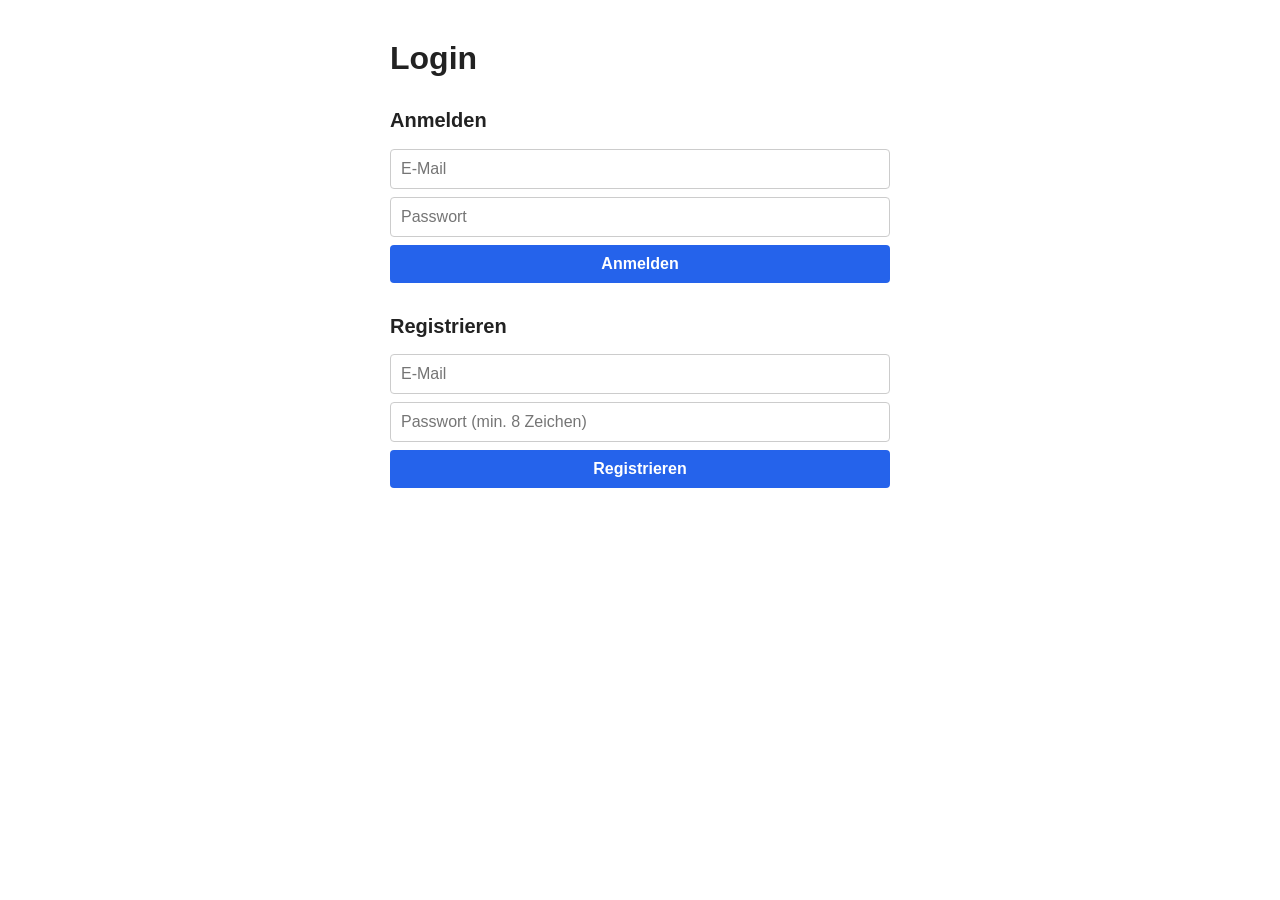
==== templates/index.html @ cf487864 "Implement 2FA email verification and session route protection" ====
<!doctype html>
<html lang="de">
<head>
  <meta charset="utf-8">
  <meta name="viewport" content="width=device-width, initial-scale=1">
  <title>Login</title>
  <link rel="stylesheet" href="/static/style.css">
</head>
<body>
  <main>
    <h1>Login</h1>

    <div id="auth-forms">
      <h2>Anmelden</h2>
      <form id="login" novalidate>
        <input name="email" type="email" placeholder="E-Mail" required>
        <input name="password" type="password" placeholder="Passwort" required>
        <button type="submit">Anmelden</button>
      </form>

      <h2>Registrieren</h2>
      <form id="register" novalidate>
        <input name="email" type="email" placeholder="E-Mail" required>
        <input name="password" type="password" placeholder="Passwort (min. 8 Zeichen)" required>
        <button type="submit">Registrieren</button>
      </form>
    </div>

    <div id="two-factor-section" style="display: none;">
      <h2>Zwei-Faktor-Bestätigung</h2>
      <p id="two-factor-info">Bitte gib den 6-stelligen Code ein, den wir dir per E-Mail gesendet haben.</p>
      <form id="two-factor-form" novalidate>
        <input name="code" type="text" maxlength="6" pattern="[0-9]{6}" placeholder="6-stelliger Code" autocomplete="one-time-code" required>
        <button type="submit">Code bestätigen</button>
        <button type="button" id="cancel-2fa" class="secondary">Zurück zum Login</button>
      </form>
    </div>

    <p id="status" role="alert"></p>
  </main>
  <script src="/static/app.js"></script>
</body>
</html>
---- static/style.css ----
body { max-width: 500px; margin: 40px auto; padding: 0 20px; font: 16px Arial, sans-serif; color: #222; }
h1 { margin-bottom: 8px; }
h2 { margin-top: 32px; font-size: 20px; }
form { display: grid; gap: 8px; margin-bottom: 20px; }
input, button { padding: 10px; font-size: 16px; border: 1px solid #ccc; border-radius: 4px; box-sizing: border-box; }
button { cursor: pointer; background: #2563eb; color: #fff; border: none; font-weight: bold; }
button:hover { background: #1d4ed8; }
button.secondary { background: #f3f4f6; color: #374151; border: 1px solid #d1d5db; font-weight: normal; }
button.secondary:hover { background: #e5e7eb; }
#status { min-height: 24px; font-weight: bold; }
.ok { color: green; }
.error { color: darkred; }
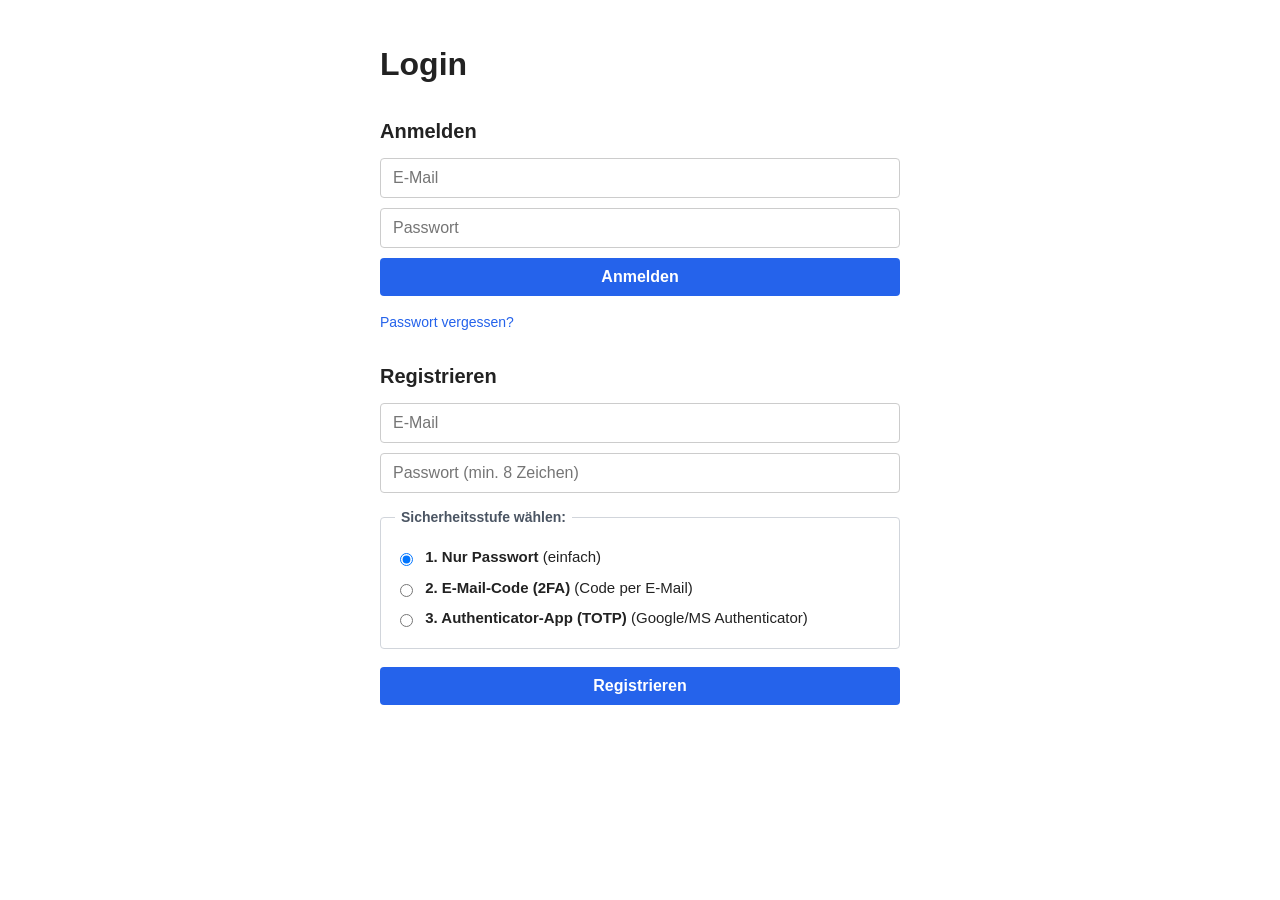
==== commit 0f7eef31: "Implement 3 login modes, client-side SHA256 hashing, TOTP authenticator, time restriction, and passw" ====
--- a/templates/index.html
+++ b/templates/index.html
@@ -3,41 +3,102 @@
 <head>
   <meta charset="utf-8">
   <meta name="viewport" content="width=device-width, initial-scale=1">
-  <title>Login</title>
+  <title>Login & Auth Demo</title>
   <link rel="stylesheet" href="/static/style.css">
 </head>
 <body>
   <main>
     <h1>Login</h1>
 
-    <div id="auth-forms">
-      <h2>Anmelden</h2>
-      <form id="login" novalidate>
-        <input name="email" type="email" placeholder="E-Mail" required>
-        <input name="password" type="password" placeholder="Passwort" required>
-        <button type="submit">Anmelden</button>
-      </form>
+    <!-- 1. Hauptansicht: Anmelden und Registrieren -->
+    <div id="main-view">
+      <section>
+        <h2>Anmelden</h2>
+        <form id="login-form" novalidate>
+          <input name="email" type="email" placeholder="E-Mail" required>
+          <input name="password" type="password" placeholder="Passwort" required>
+          <button type="submit">Anmelden</button>
+        </form>
+        <p class="small"><a href="#" id="link-forgot-pw">Passwort vergessen?</a></p>
+      </section>
 
-      <h2>Registrieren</h2>
-      <form id="register" novalidate>
-        <input name="email" type="email" placeholder="E-Mail" required>
-        <input name="password" type="password" placeholder="Passwort (min. 8 Zeichen)" required>
-        <button type="submit">Registrieren</button>
+      <section>
+        <h2>Registrieren</h2>
+        <form id="register-form" novalidate>
+          <input name="email" type="email" placeholder="E-Mail" required>
+          <input name="password" type="password" placeholder="Passwort (min. 8 Zeichen)" required>
+
+          <fieldset class="auth-options">
+            <legend>Sicherheitsstufe wählen:</legend>
+            <label>
+              <input type="radio" name="auth_method" value="password" checked>
+              <strong>1. Nur Passwort</strong> (einfach)
+            </label>
+            <label>
+              <input type="radio" name="auth_method" value="email_otp">
+              <strong>2. E-Mail-Code (2FA)</strong> (Code per E-Mail)
+            </label>
+            <label>
+              <input type="radio" name="auth_method" value="totp">
+              <strong>3. Authenticator-App (TOTP)</strong> (Google/MS Authenticator)
+            </label>
+          </fieldset>
+
+          <button type="submit">Registrieren</button>
+        </form>
+      </section>
+    </div>
+
+    <!-- 2. TOTP-Setup-Ansicht (nur nach Registrierung mit TOTP) -->
+    <div id="totp-setup-view" style="display: none;">
+      <h2>Authenticator-App einrichten</h2>
+      <p>Scanne diesen QR-Code mit deiner Authenticator-App (z. B. Google Authenticator):</p>
+      <div id="totp-qr-container"></div>
+      <p class="small">Oder gib diesen Schlüssel manuell ein:<br><strong id="totp-secret-key"></strong></p>
+      <button type="button" id="totp-done-btn">Fertig & zum Login</button>
+    </div>
+
+    <!-- 3. 2FA-Code-Eingabe (bei Login mit E-Mail-Code oder TOTP) -->
+    <div id="two-factor-view" style="display: none;">
+      <h2>Zwei-Faktor-Bestätigung</h2>
+      <p id="two-factor-info">Bitte gib deinen 6-stelligen Code ein.</p>
+      <form id="two-factor-form" novalidate>
+        <input name="code" type="text" maxlength="6" pattern="[0-9]{6}" placeholder="6-stelliger Code" autocomplete="one-time-code" required autofocus>
+        <button type="submit">Bestätigen & Einloggen</button>
+        <button type="button" id="cancel-2fa-btn" class="secondary">Zurück</button>
       </form>
     </div>
 
-    <div id="two-factor-section" style="display: none;">
-      <h2>Zwei-Faktor-Bestätigung</h2>
-      <p id="two-factor-info">Bitte gib den 6-stelligen Code ein, den wir dir per E-Mail gesendet haben.</p>
-      <form id="two-factor-form" novalidate>
-        <input name="code" type="text" maxlength="6" pattern="[0-9]{6}" placeholder="6-stelliger Code" autocomplete="one-time-code" required>
-        <button type="submit">Code bestätigen</button>
-        <button type="button" id="cancel-2fa" class="secondary">Zurück zum Login</button>
-      </form>
+    <!-- 4. Passwort-Reset-Ansicht -->
+    <div id="forgot-view" style="display: none;">
+      <h2>Passwort zurücksetzen</h2>
+
+      <!-- Schritt A: Code anfordern -->
+      <div id="forgot-step-1">
+        <p>Gib deine registrierte E-Mail-Adresse ein:</p>
+        <form id="forgot-request-form" novalidate>
+          <input name="email" type="email" placeholder="E-Mail" required>
+          <button type="submit">Reset-Code anfordern</button>
+        </form>
+      </div>
+
+      <!-- Schritt B: Code & neues Passwort eingeben -->
+      <div id="forgot-step-2" style="display: none;">
+        <p>Wir haben dir einen 6-stelligen Code gesendet. Bitte gib ihn zusammen mit deinem neuen Passwort ein:</p>
+        <form id="forgot-reset-form" novalidate>
+          <input name="code" type="text" maxlength="6" placeholder="6-stelliger Reset-Code" required>
+          <input name="new_password" type="password" placeholder="Neues Passwort (min. 8 Zeichen)" required>
+          <button type="submit">Passwort speichern</button>
+        </form>
+      </div>
+
+      <p><button type="button" id="cancel-forgot-btn" class="secondary">Zurück zum Login</button></p>
     </div>
 
+    <!-- Statusmeldungen -->
     <p id="status" role="alert"></p>
   </main>
+
   <script src="/static/app.js"></script>
 </body>
 </html>
--- a/static/style.css
+++ b/static/style.css
@@ -1,12 +1,25 @@
-body { max-width: 500px; margin: 40px auto; padding: 0 20px; font: 16px Arial, sans-serif; color: #222; }
+body { max-width: 520px; margin: 40px auto; padding: 0 20px; font: 16px Arial, sans-serif; color: #222; line-height: 1.5; }
 h1 { margin-bottom: 8px; }
-h2 { margin-top: 32px; font-size: 20px; }
-form { display: grid; gap: 8px; margin-bottom: 20px; }
-input, button { padding: 10px; font-size: 16px; border: 1px solid #ccc; border-radius: 4px; box-sizing: border-box; }
+h2 { margin-top: 28px; margin-bottom: 12px; font-size: 20px; }
+form { display: grid; gap: 10px; margin-bottom: 16px; }
+input, button { padding: 10px 12px; font-size: 16px; border: 1px solid #ccc; border-radius: 4px; box-sizing: border-box; width: 100%; }
 button { cursor: pointer; background: #2563eb; color: #fff; border: none; font-weight: bold; }
 button:hover { background: #1d4ed8; }
-button.secondary { background: #f3f4f6; color: #374151; border: 1px solid #d1d5db; font-weight: normal; }
+button.secondary { background: #f3f4f6; color: #374151; border: 1px solid #d1d5db; font-weight: normal; margin-top: 4px; }
 button.secondary:hover { background: #e5e7eb; }
-#status { min-height: 24px; font-weight: bold; }
-.ok { color: green; }
-.error { color: darkred; }
+fieldset.auth-options { border: 1px solid #d1d5db; border-radius: 4px; padding: 10px 14px; margin: 4px 0 8px 0; }
+fieldset.auth-options legend { font-size: 14px; font-weight: bold; color: #4b5563; padding: 0 6px; }
+fieldset.auth-options label { display: block; margin: 8px 0; font-size: 15px; cursor: pointer; }
+fieldset.auth-options input[type="radio"] { width: auto; margin-right: 8px; vertical-align: middle; }
+#totp-qr-container { display: flex; justify-content: center; margin: 20px 0; }
+#totp-qr-container svg { max-width: 220px; height: auto; border: 1px solid #e5e7eb; border-radius: 6px; padding: 10px; }
+#totp-secret-key { font-family: monospace; font-size: 18px; letter-spacing: 2px; color: #2563eb; word-break: break-all; }
+.user-card { background: #f9fafb; border: 1px solid #e5e7eb; border-radius: 6px; padding: 16px; margin: 20px 0; }
+.user-card h2 { margin-top: 0; }
+.user-card p { margin: 8px 0; }
+.small { font-size: 14px; color: #6b7280; }
+a { color: #2563eb; text-decoration: none; }
+a:hover { text-decoration: underline; }
+#status { min-height: 24px; font-weight: bold; margin-top: 16px; }
+.ok { color: #15803d; }
+.error { color: #b91c1c; }
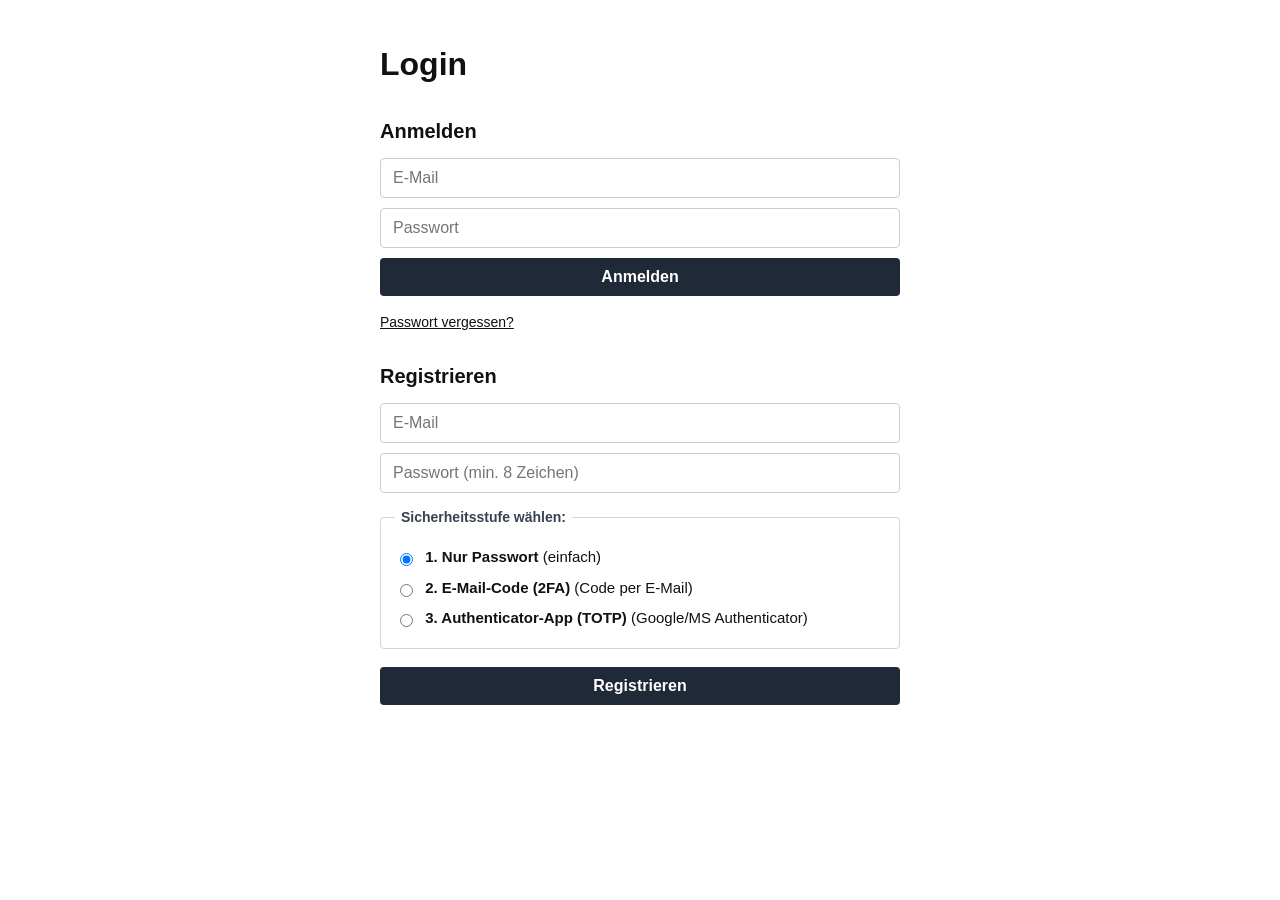
==== commit a0d0b32c: "Remove blue colors, switch to neutral theme, and update asset versions" ====
--- a/templates/index.html
+++ b/templates/index.html
@@ -4,7 +4,7 @@
   <meta charset="utf-8">
   <meta name="viewport" content="width=device-width, initial-scale=1">
   <title>Login & Auth Demo</title>
-  <link rel="stylesheet" href="/static/style.css">
+  <link rel="stylesheet" href="/static/style.css?v=3">
 </head>
 <body>
   <main>
@@ -99,6 +99,6 @@
     <p id="status" role="alert"></p>
   </main>
 
-  <script src="/static/app.js"></script>
+  <script src="/static/app.js?v=3"></script>
 </body>
 </html>
--- a/static/style.css
+++ b/static/style.css
@@ -1,25 +1,25 @@
-body { max-width: 520px; margin: 40px auto; padding: 0 20px; font: 16px Arial, sans-serif; color: #222; line-height: 1.5; }
+body { max-width: 520px; margin: 40px auto; padding: 0 20px; font: 16px Arial, sans-serif; color: #111; line-height: 1.5; }
 h1 { margin-bottom: 8px; }
 h2 { margin-top: 28px; margin-bottom: 12px; font-size: 20px; }
 form { display: grid; gap: 10px; margin-bottom: 16px; }
 input, button { padding: 10px 12px; font-size: 16px; border: 1px solid #ccc; border-radius: 4px; box-sizing: border-box; width: 100%; }
-button { cursor: pointer; background: #2563eb; color: #fff; border: none; font-weight: bold; }
-button:hover { background: #1d4ed8; }
-button.secondary { background: #f3f4f6; color: #374151; border: 1px solid #d1d5db; font-weight: normal; margin-top: 4px; }
+button { cursor: pointer; background: #1f2937; color: #fff; border: none; font-weight: bold; }
+button:hover { background: #374151; }
+button.secondary { background: #f3f4f6; color: #1f2937; border: 1px solid #d1d5db; font-weight: normal; margin-top: 4px; }
 button.secondary:hover { background: #e5e7eb; }
 fieldset.auth-options { border: 1px solid #d1d5db; border-radius: 4px; padding: 10px 14px; margin: 4px 0 8px 0; }
-fieldset.auth-options legend { font-size: 14px; font-weight: bold; color: #4b5563; padding: 0 6px; }
+fieldset.auth-options legend { font-size: 14px; font-weight: bold; color: #374151; padding: 0 6px; }
 fieldset.auth-options label { display: block; margin: 8px 0; font-size: 15px; cursor: pointer; }
 fieldset.auth-options input[type="radio"] { width: auto; margin-right: 8px; vertical-align: middle; }
 #totp-qr-container { display: flex; justify-content: center; margin: 20px 0; }
 #totp-qr-container svg { max-width: 220px; height: auto; border: 1px solid #e5e7eb; border-radius: 6px; padding: 10px; }
-#totp-secret-key { font-family: monospace; font-size: 18px; letter-spacing: 2px; color: #2563eb; word-break: break-all; }
+#totp-secret-key { font-family: monospace; font-size: 18px; letter-spacing: 2px; color: #111; background: #f3f4f6; padding: 4px 8px; border-radius: 4px; word-break: break-all; }
 .user-card { background: #f9fafb; border: 1px solid #e5e7eb; border-radius: 6px; padding: 16px; margin: 20px 0; }
 .user-card h2 { margin-top: 0; }
 .user-card p { margin: 8px 0; }
-.small { font-size: 14px; color: #6b7280; }
-a { color: #2563eb; text-decoration: none; }
-a:hover { text-decoration: underline; }
+.small { font-size: 14px; color: #4b5563; }
+a { color: #111; text-decoration: underline; }
+a:hover { color: #4b5563; }
 #status { min-height: 24px; font-weight: bold; margin-top: 16px; }
 .ok { color: #15803d; }
 .error { color: #b91c1c; }
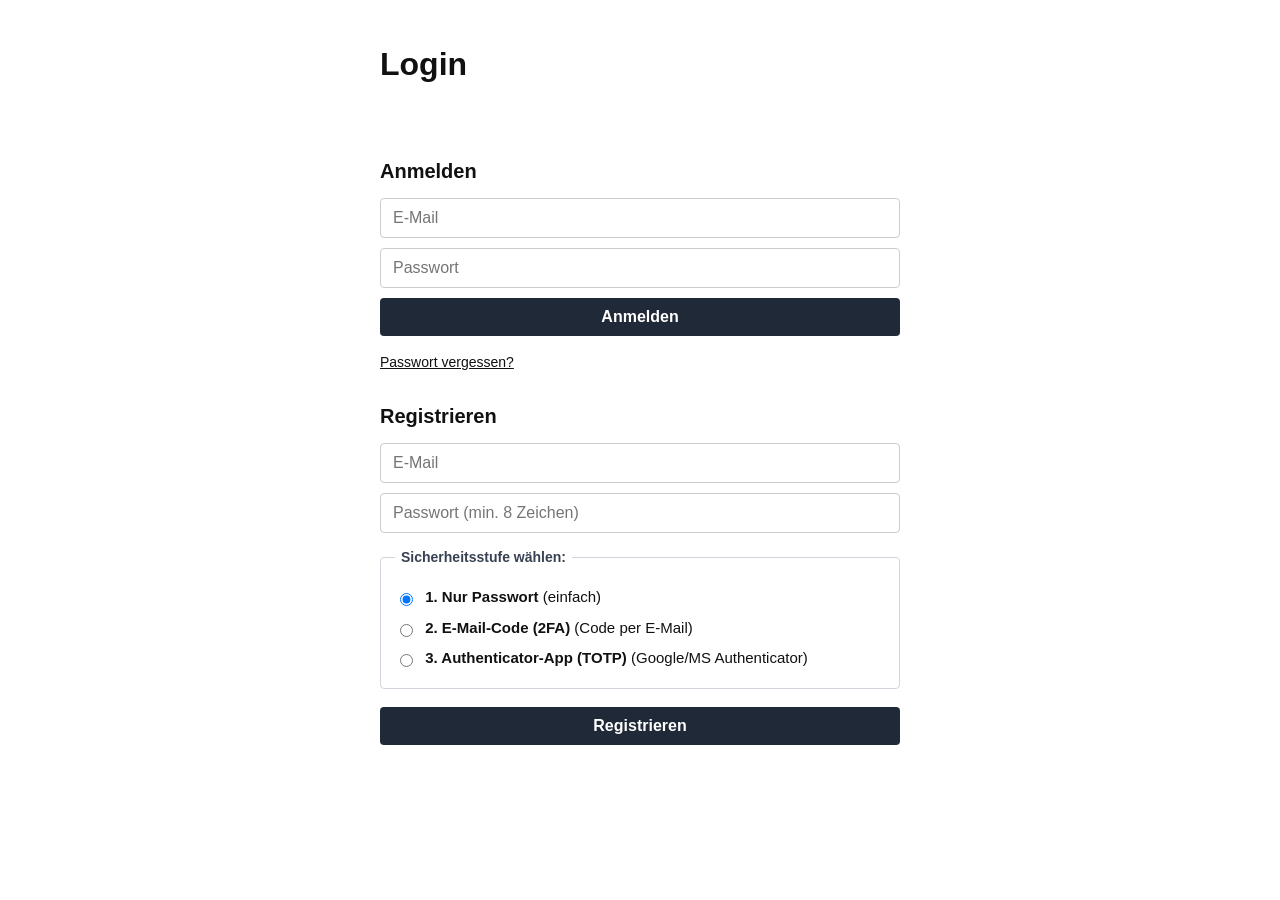
==== commit 0419b2bb: "Auto-transition after register directly into 2FA or welcome view" ====
--- a/templates/index.html
+++ b/templates/index.html
@@ -4,11 +4,13 @@
   <meta charset="utf-8">
   <meta name="viewport" content="width=device-width, initial-scale=1">
   <title>Login & Auth Demo</title>
-  <link rel="stylesheet" href="/static/style.css?v=3">
+  <link rel="stylesheet" href="/static/style.css?v=4">
 </head>
 <body>
   <main>
     <h1>Login</h1>
+    <!-- Statusmeldung direkt oben sichtbar -->
+    <p id="status" role="alert"></p>
 
     <!-- 1. Hauptansicht: Anmelden und Registrieren -->
     <div id="main-view">
@@ -99,6 +101,6 @@
     <p id="status" role="alert"></p>
   </main>
 
-  <script src="/static/app.js?v=3"></script>
+  <script src="/static/app.js?v=4"></script>
 </body>
 </html>
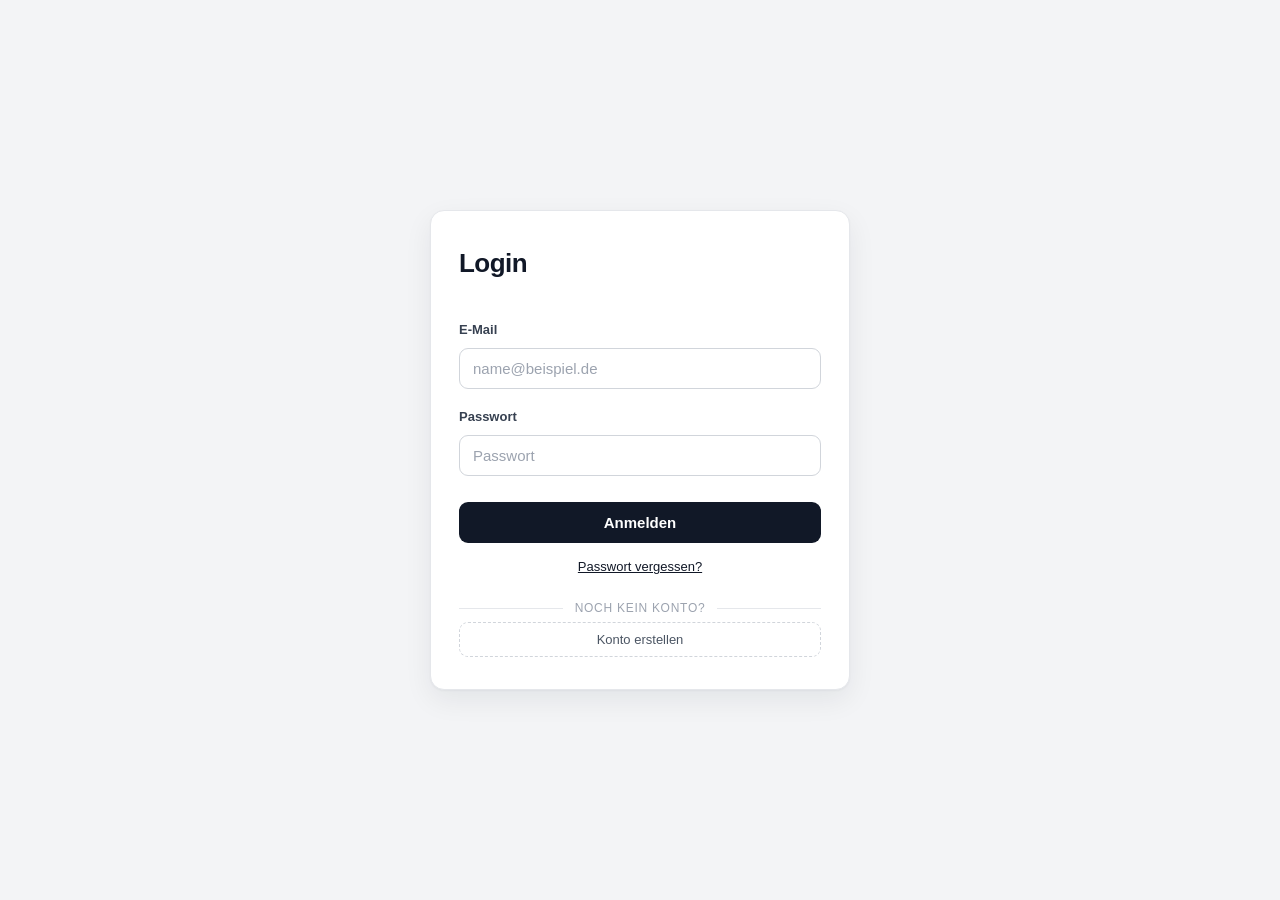
==== commit 3cc04331: "Login-UI neu, SMTP-Konfiguration aus der .env, E-Mail-2FA gefixt Frontend - Normale Login-Maske; Reg" ====
--- a/templates/index.html
+++ b/templates/index.html
@@ -4,103 +4,173 @@
   <meta charset="utf-8">
   <meta name="viewport" content="width=device-width, initial-scale=1">
   <title>Login & Auth Demo</title>
-  <link rel="stylesheet" href="/static/style.css?v=4">
+  <link rel="stylesheet" href="/static/style.css?v=5">
 </head>
 <body>
   <main>
-    <h1>Login</h1>
+    <h1 id="page-title">Login</h1>
     <!-- Statusmeldung direkt oben sichtbar -->
     <p id="status" role="alert"></p>
 
-    <!-- 1. Hauptansicht: Anmelden und Registrieren -->
+    <!-- ============================================================
+         1. ANMELDEN - ganz normale Login-Maske
+         ============================================================ -->
     <div id="main-view">
-      <section>
-        <h2>Anmelden</h2>
-        <form id="login-form" novalidate>
-          <input name="email" type="email" placeholder="E-Mail" required>
-          <input name="password" type="password" placeholder="Passwort" required>
-          <button type="submit">Anmelden</button>
-        </form>
-        <p class="small"><a href="#" id="link-forgot-pw">Passwort vergessen?</a></p>
-      </section>
+      <form id="login-form" novalidate>
+        <label for="login-email">E-Mail</label>
+        <input id="login-email" name="email" type="email" placeholder="name@beispiel.de" required autocomplete="email">
 
-      <section>
-        <h2>Registrieren</h2>
-        <form id="register-form" novalidate>
-          <input name="email" type="email" placeholder="E-Mail" required>
-          <input name="password" type="password" placeholder="Passwort (min. 8 Zeichen)" required>
+        <label for="login-password">Passwort</label>
+        <input id="login-password" name="password" type="password" placeholder="Passwort" required autocomplete="current-password">
 
-          <fieldset class="auth-options">
-            <legend>Sicherheitsstufe wählen:</legend>
-            <label>
-              <input type="radio" name="auth_method" value="password" checked>
-              <strong>1. Nur Passwort</strong> (einfach)
-            </label>
-            <label>
-              <input type="radio" name="auth_method" value="email_otp">
-              <strong>2. E-Mail-Code (2FA)</strong> (Code per E-Mail)
-            </label>
-            <label>
-              <input type="radio" name="auth_method" value="totp">
-              <strong>3. Authenticator-App (TOTP)</strong> (Google/MS Authenticator)
-            </label>
-          </fieldset>
+        <button type="submit" class="btn-primary">Anmelden</button>
+      </form>
 
-          <button type="submit">Registrieren</button>
-        </form>
-      </section>
+      <p class="small center"><a href="#" id="link-forgot-pw">Passwort vergessen?</a></p>
+
+      <div class="divider"><span>noch kein Konto?</span></div>
+
+      <button type="button" id="btn-show-register" class="btn-secondary btn-block">Konto erstellen</button>
     </div>
 
-    <!-- 2. TOTP-Setup-Ansicht (nur nach Registrierung mit TOTP) -->
+    <!-- ============================================================
+         2. REGISTRIEREN - Schritt 1: Zugangsdaten
+         ============================================================ -->
+    <div id="register-view" style="display: none;">
+      <form id="register-form" novalidate>
+        <label for="register-email">E-Mail</label>
+        <input id="register-email" name="email" type="email" placeholder="name@beispiel.de" required autocomplete="email">
+
+        <label for="register-password">Passwort</label>
+        <input id="register-password" name="password" type="password" placeholder="Mindestens 8 Zeichen" required autocomplete="new-password">
+
+        <label for="register-password2">Passwort wiederholen</label>
+        <input id="register-password2" name="password_confirm" type="password" placeholder="Nochmal eingeben" required autocomplete="new-password">
+
+        <!-- Schritt 2: Sicherheitsstufe wählen -->
+        <div id="register-step-2" style="display: none;">
+          <h3>Möchtest du dein Konto zusätzlich absichern?</h3>
+          <p class="small">
+            Ein zweiter Faktor schützt dein Konto auch dann, wenn jemand dein Passwort kennt.
+            Du kannst die Einstellung später ändern.
+          </p>
+
+          <div class="option-list">
+            <label class="option">
+              <input type="radio" name="auth_method" value="password" checked>
+              <span>
+                <strong>Nein, nur Passwort</strong>
+                <small>Einfach – ein Faktor reicht</small>
+              </span>
+            </label>
+
+            <label class="option">
+              <input type="radio" name="auth_method" value="email_otp">
+              <span>
+                <strong>Ja, per E-Mail-Code</strong>
+                <small>2FA – Code kommt bei jedem Login per E-Mail</small>
+              </span>
+            </label>
+
+            <label class="option">
+              <input type="radio" name="auth_method" value="totp">
+              <span>
+                <strong>Ja, per Authenticator-App</strong>
+                <small>2FA – sicherste Variante (TOTP, z. B. Google Authenticator)</small>
+              </span>
+            </label>
+          </div>
+
+          <div class="btn-row">
+            <button type="button" id="register-back-btn" class="btn-secondary">Zurück</button>
+            <button type="submit" class="btn-primary">Konto erstellen</button>
+          </div>
+        </div>
+
+        <!-- Schritt 1 -->
+        <button type="button" id="register-next-btn" class="btn-primary">Weiter</button>
+      </form>
+
+      <p class="small center">
+        <button type="button" id="cancel-register-btn" class="linklike">Schon ein Konto? Zur Anmeldung</button>
+      </p>
+    </div>
+
+    <!-- ============================================================
+         3. TOTP-Setup (nach Registrierung mit Authenticator-App)
+         ============================================================ -->
     <div id="totp-setup-view" style="display: none;">
-      <h2>Authenticator-App einrichten</h2>
       <p>Scanne diesen QR-Code mit deiner Authenticator-App (z. B. Google Authenticator):</p>
       <div id="totp-qr-container"></div>
       <p class="small">Oder gib diesen Schlüssel manuell ein:<br><strong id="totp-secret-key"></strong></p>
-      <button type="button" id="totp-done-btn">Fertig & zum Login</button>
+      <button type="button" id="totp-done-btn" class="btn-primary btn-block">Fertig & zum Login</button>
     </div>
 
-    <!-- 3. 2FA-Code-Eingabe (bei Login mit E-Mail-Code oder TOTP) -->
+    <!-- ============================================================
+         4. 2FA-Code-Eingabe (bei Login mit E-Mail-Code oder TOTP)
+         ============================================================ -->
     <div id="two-factor-view" style="display: none;">
-      <h2>Zwei-Faktor-Bestätigung</h2>
       <p id="two-factor-info">Bitte gib deinen 6-stelligen Code ein.</p>
+
+      <!-- Dev-Modus: kein SMTP-Server konfiguriert -> Code wird direkt hier angezeigt -->
+      <div id="dev-code-box" class="dev-code-box" style="display: none;">
+        <p class="dev-code-title">Dev-Modus: kein E-Mail-Server konfiguriert</p>
+        <p class="dev-code-label">Dein Bestätigungscode lautet:</p>
+        <p id="dev-code-value" class="dev-code-value">------</p>
+        <p class="dev-code-hint">Der Code wurde nicht per E-Mail verschickt, sondern direkt hier eingeblendet.</p>
+      </div>
+
       <form id="two-factor-form" novalidate>
-        <input name="code" type="text" maxlength="6" pattern="[0-9]{6}" placeholder="6-stelliger Code" autocomplete="one-time-code" required autofocus>
-        <button type="submit">Bestätigen & Einloggen</button>
-        <button type="button" id="cancel-2fa-btn" class="secondary">Zurück</button>
+        <label for="two-factor-code">Bestätigungscode</label>
+        <input id="two-factor-code" name="code" type="text" maxlength="6" pattern="[0-9]{6}" placeholder="6-stelliger Code" autocomplete="one-time-code" required autofocus>
+        <button type="submit" class="btn-primary">Bestätigen & Einloggen</button>
+        <button type="button" id="cancel-2fa-btn" class="btn-secondary btn-block">Zurück</button>
       </form>
     </div>
 
-    <!-- 4. Passwort-Reset-Ansicht -->
+    <!-- ============================================================
+         5. Passwort-Reset
+         ============================================================ -->
     <div id="forgot-view" style="display: none;">
-      <h2>Passwort zurücksetzen</h2>
-
       <!-- Schritt A: Code anfordern -->
       <div id="forgot-step-1">
-        <p>Gib deine registrierte E-Mail-Adresse ein:</p>
+        <p class="small">Gib deine registrierte E-Mail-Adresse ein:</p>
         <form id="forgot-request-form" novalidate>
-          <input name="email" type="email" placeholder="E-Mail" required>
-          <button type="submit">Reset-Code anfordern</button>
+          <label for="forgot-email">E-Mail</label>
+          <input id="forgot-email" name="email" type="email" placeholder="name@beispiel.de" required autocomplete="email">
+          <button type="submit" class="btn-primary">Reset-Code anfordern</button>
         </form>
       </div>
 
       <!-- Schritt B: Code & neues Passwort eingeben -->
       <div id="forgot-step-2" style="display: none;">
-        <p>Wir haben dir einen 6-stelligen Code gesendet. Bitte gib ihn zusammen mit deinem neuen Passwort ein:</p>
+        <p class="small">Wir haben dir einen 6-stelligen Code gesendet. Bitte gib ihn zusammen mit deinem neuen Passwort ein:</p>
+
+        <!-- Dev-Modus: kein SMTP-Server konfiguriert -> Code wird direkt hier angezeigt -->
+        <div id="dev-code-box-reset" class="dev-code-box" style="display: none;">
+          <p class="dev-code-title">Dev-Modus: kein E-Mail-Server konfiguriert</p>
+          <p class="dev-code-label">Dein Reset-Code lautet:</p>
+          <p id="dev-code-value-reset" class="dev-code-value">------</p>
+          <p class="dev-code-hint">Der Code wurde nicht per E-Mail verschickt, sondern direkt hier eingeblendet.</p>
+        </div>
+
         <form id="forgot-reset-form" novalidate>
-          <input name="code" type="text" maxlength="6" placeholder="6-stelliger Reset-Code" required>
-          <input name="new_password" type="password" placeholder="Neues Passwort (min. 8 Zeichen)" required>
-          <button type="submit">Passwort speichern</button>
+          <label for="reset-code">Reset-Code</label>
+          <input id="reset-code" name="code" type="text" maxlength="6" placeholder="6-stelliger Code" required autocomplete="one-time-code">
+
+          <label for="reset-password">Neues Passwort</label>
+          <input id="reset-password" name="new_password" type="password" placeholder="Mindestens 8 Zeichen" required autocomplete="new-password">
+
+          <button type="submit" class="btn-primary">Passwort speichern</button>
         </form>
       </div>
 
-      <p><button type="button" id="cancel-forgot-btn" class="secondary">Zurück zum Login</button></p>
+      <p class="small center">
+        <button type="button" id="cancel-forgot-btn" class="linklike">Zurück zum Login</button>
+      </p>
     </div>
-
-    <!-- Statusmeldungen -->
-    <p id="status" role="alert"></p>
   </main>
 
-  <script src="/static/app.js?v=4"></script>
+  <script src="/static/app.js?v=5"></script>
 </body>
 </html>
--- a/static/style.css
+++ b/static/style.css
@@ -1,25 +1,197 @@
-body { max-width: 520px; margin: 40px auto; padding: 0 20px; font: 16px Arial, sans-serif; color: #111; line-height: 1.5; }
-h1 { margin-bottom: 8px; }
-h2 { margin-top: 28px; margin-bottom: 12px; font-size: 20px; }
-form { display: grid; gap: 10px; margin-bottom: 16px; }
-input, button { padding: 10px 12px; font-size: 16px; border: 1px solid #ccc; border-radius: 4px; box-sizing: border-box; width: 100%; }
-button { cursor: pointer; background: #1f2937; color: #fff; border: none; font-weight: bold; }
-button:hover { background: #374151; }
-button.secondary { background: #f3f4f6; color: #1f2937; border: 1px solid #d1d5db; font-weight: normal; margin-top: 4px; }
-button.secondary:hover { background: #e5e7eb; }
-fieldset.auth-options { border: 1px solid #d1d5db; border-radius: 4px; padding: 10px 14px; margin: 4px 0 8px 0; }
-fieldset.auth-options legend { font-size: 14px; font-weight: bold; color: #374151; padding: 0 6px; }
-fieldset.auth-options label { display: block; margin: 8px 0; font-size: 15px; cursor: pointer; }
-fieldset.auth-options input[type="radio"] { width: auto; margin-right: 8px; vertical-align: middle; }
+/* ============================================================
+   Login & Auth Demo - Styling
+   ============================================================ */
+
+/* ---------- Grundlagen ---------- */
+* { box-sizing: border-box; }
+
+body {
+  margin: 0;
+  min-height: 100vh;
+  display: flex;
+  align-items: center;
+  justify-content: center;
+  padding: 28px 16px;
+  background: #f3f4f6;
+  color: #111827;
+  font: 16px/1.55 -apple-system, BlinkMacSystemFont, "Segoe UI", Roboto, "Helvetica Neue", Arial, sans-serif;
+  -webkit-font-smoothing: antialiased;
+}
+
+main {
+  width: 100%;
+  max-width: 420px;
+  background: #ffffff;
+  border: 1px solid #e5e7eb;
+  border-radius: 14px;
+  padding: 32px 28px;
+  box-shadow: 0 1px 2px rgba(16, 24, 40, .04), 0 10px 28px rgba(16, 24, 40, .07);
+}
+
+h1 { margin: 0 0 4px; font-size: 26px; letter-spacing: -.02em; }
+h2 { margin: 0 0 18px; font-size: 20px; letter-spacing: -.01em; }
+h3 { margin: 26px 0 6px; font-size: 16px; }
+
+/* ---------- Formulare ---------- */
+form { display: grid; gap: 8px; }
+
+label {
+  display: block;
+  font-size: 13px;
+  font-weight: 600;
+  color: #374151;
+  margin-top: 10px;
+}
+
+input[type="email"],
+input[type="password"],
+input[type="text"] {
+  width: 100%;
+  padding: 11px 13px;
+  font-size: 15px;
+  font-family: inherit;
+  color: #111827;
+  background: #ffffff;
+  border: 1px solid #d1d5db;
+  border-radius: 9px;
+  transition: border-color .15s, box-shadow .15s;
+}
+
+input::placeholder { color: #9ca3af; }
+
+input:focus {
+  outline: none;
+  border-color: #111827;
+  box-shadow: 0 0 0 3px rgba(17, 24, 39, .09);
+}
+
+/* ---------- Buttons ---------- */
+button { font-family: inherit; cursor: pointer; }
+
+.btn-primary {
+  margin-top: 18px;
+  padding: 12px 16px;
+  font-size: 15px;
+  font-weight: 600;
+  color: #ffffff;
+  background: #111827;
+  border: none;
+  border-radius: 9px;
+  transition: background .15s;
+}
+.btn-primary:hover { background: #374151; }
+
+.btn-secondary {
+  padding: 11px 16px;
+  font-size: 14px;
+  font-weight: 500;
+  color: #111827;
+  background: #ffffff;
+  border: 1px solid #d1d5db;
+  border-radius: 9px;
+  transition: background .15s, border-color .15s;
+}
+.btn-secondary:hover { background: #f9fafb; border-color: #9ca3af; }
+
+.btn-block { display: block; width: 100%; margin-top: 10px; }
+
+.btn-row { display: flex; gap: 10px; margin-top: 18px; }
+.btn-row .btn-primary { margin-top: 0; flex: 1; }
+.btn-row .btn-secondary { margin-top: 0; }
+
+/* Kleiner, unauffaelliger Button fuer "Konto erstellen" */
+#btn-show-register {
+  margin-top: 0;
+  padding: 9px 16px;
+  font-size: 13px;
+  color: #4b5563;
+  background: transparent;
+  border: 1px dashed #d1d5db;
+}
+#btn-show-register:hover { background: #f9fafb; border-color: #9ca3af; color: #111827; }
+
+.linklike {
+  padding: 0;
+  font-size: 14px;
+  color: #4b5563;
+  background: none;
+  border: none;
+  text-decoration: underline;
+}
+.linklike:hover { color: #111827; }
+
+/* ---------- Trenner ---------- */
+.divider {
+  display: flex;
+  align-items: center;
+  gap: 12px;
+  margin: 22px 0 4px;
+  color: #9ca3af;
+  font-size: 12px;
+  text-transform: uppercase;
+  letter-spacing: .06em;
+}
+.divider::before, .divider::after {
+  content: "";
+  flex: 1;
+  height: 1px;
+  background: #e5e7eb;
+}
+
+/* ---------- Auswahl-Optionen (2FA) ---------- */
+.option-list { display: grid; gap: 8px; margin-top: 14px; }
+
+.option {
+  display: flex;
+  align-items: flex-start;
+  gap: 11px;
+  margin: 0;
+  padding: 12px 14px;
+  border: 1px solid #e5e7eb;
+  border-radius: 10px;
+  cursor: pointer;
+  transition: border-color .15s, background .15s;
+}
+.option:hover { border-color: #9ca3af; background: #f9fafb; }
+.option:has(input:checked) { border-color: #111827; background: #f9fafb; }
+
+.option input[type="radio"] {
+  width: 16px;
+  height: 16px;
+  margin: 3px 0 0;
+  flex-shrink: 0;
+  accent-color: #111827;
+}
+
+.option span { display: block; }
+.option strong { display: block; font-size: 14px; font-weight: 600; color: #111827; }
+.option small { display: block; font-size: 12.5px; font-weight: 400; color: #6b7280; margin-top: 2px; }
+
+/* ---------- Statusmeldungen ---------- */
+#status { min-height: 22px; margin: 0 0 12px; font-size: 14px; font-weight: 600; }
+#status:empty { margin-bottom: 0; }
+.ok { color: #15803d; }
+.error { color: #b91c1c; }
+
+.small { font-size: 13px; color: #6b7280; }
+.center { text-align: center; margin: 14px 0 0; }
+a { color: #111827; text-decoration: underline; }
+a:hover { color: #4b5563; }
+
+/* ---------- TOTP-Setup ---------- */
 #totp-qr-container { display: flex; justify-content: center; margin: 20px 0; }
 #totp-qr-container svg { max-width: 220px; height: auto; border: 1px solid #e5e7eb; border-radius: 6px; padding: 10px; }
-#totp-secret-key { font-family: monospace; font-size: 18px; letter-spacing: 2px; color: #111; background: #f3f4f6; padding: 4px 8px; border-radius: 4px; word-break: break-all; }
-.user-card { background: #f9fafb; border: 1px solid #e5e7eb; border-radius: 6px; padding: 16px; margin: 20px 0; }
-.user-card h2 { margin-top: 0; }
-.user-card p { margin: 8px 0; }
-.small { font-size: 14px; color: #4b5563; }
-a { color: #111; text-decoration: underline; }
-a:hover { color: #4b5563; }
-#status { min-height: 24px; font-weight: bold; margin-top: 16px; }
-.ok { color: #15803d; }
-.error { color: #b91c1c; }
+#totp-secret-key { font-family: ui-monospace, "SF Mono", Menlo, monospace; font-size: 16px; letter-spacing: 2px; color: #111827; background: #f3f4f6; padding: 6px 10px; border-radius: 6px; word-break: break-all; display: inline-block; }
+
+/* ---------- Willkommensseite ---------- */
+.user-card { background: #f9fafb; border: 1px solid #e5e7eb; border-radius: 10px; padding: 16px 18px; margin: 22px 0; }
+.user-card h2 { margin-top: 0; font-size: 16px; }
+.user-card p { margin: 9px 0; font-size: 14px; }
+.user-card strong { color: #374151; }
+
+/* ---------- Dev-Modus: Code direkt im Browser ---------- */
+.dev-code-box { background: #fffbeb; border: 1px solid #fcd34d; border-left: 4px solid #f59e0b; border-radius: 10px; padding: 14px 16px; margin: 16px 0; }
+.dev-code-title { font-weight: 600; color: #92400e; margin: 0 0 6px; font-size: 14px; }
+.dev-code-label { margin: 4px 0; font-size: 13px; color: #78350f; }
+.dev-code-value { font-family: ui-monospace, "SF Mono", Menlo, monospace; font-size: 28px; font-weight: 700; letter-spacing: 8px; color: #111827; background: #fff; border: 1px dashed #f59e0b; border-radius: 8px; padding: 12px; margin: 10px 0; text-align: center; }
+.dev-code-hint { margin: 6px 0 0; font-size: 12.5px; color: #92400e; }
